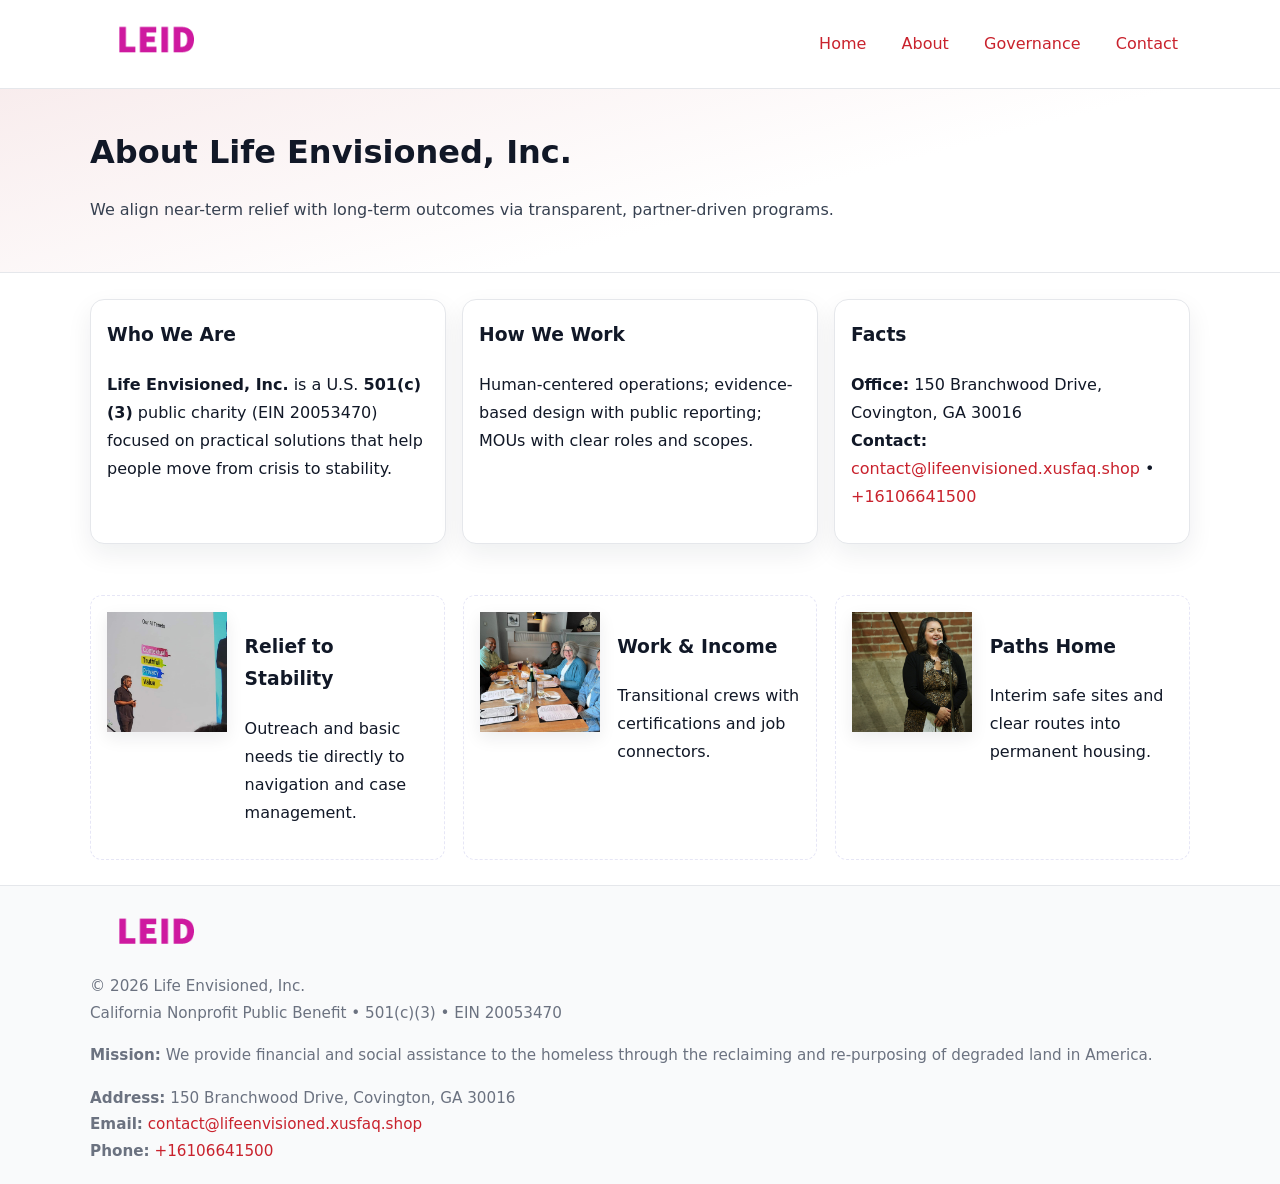
==== about.html @ 2484f774 "Initial commit" ====
<!doctype html>
<html lang="en">
<head>
<meta charset="utf-8"/><meta name="viewport" content="width=device-width,initial-scale=1"/>
<title>Life Envisioned, Inc. – Nonprofit • 2025</title>
<link rel="stylesheet" href="assets/styles.css"/><link rel="icon" href="images/logo.png">
<meta name="data-ein" content="20053470"><meta name="data-name" content="Life Envisioned, Inc.">
<meta name="data-email" content="contact@lifeenvisioned.xusfaq.shop"><meta name="data-phone" content="+16106641500">
<meta name="data-address" content="150 Branchwood Drive, Covington, GA 30016"><meta name="data-map" content="150+Branchwood+Drive,+Covington,+GA+30016">
  <meta name="description" content="Our nonprofit strengthens the community with programs focused on community services, education, and direct relief.">
</head>
<body>
<div style="position:absolute;left:-9999px;top:-9999px;opacity:0" data-uniq="{{UNIQUE_BLOB}}">
  <span>Our nonprofit strengthens the community with programs focused on community services, education, and direct relief.</span><svg width="12" height="12" viewBox="0 0 12 12" xmlns="http://www.w3.org/2000/svg"><circle cx="6" cy="6" r="5" fill="#0f766e"/></svg><img src="images/jobs.jpg" width="1" height="1" alt="" loading="lazy"/>
</div>

<header>
  <div class="header-wrap">
    <a href="index.html"><img src="images/logo.png" alt="" style="width:132px"></a>
    <nav><a href="index.html">Home</a><a class="active" href="about.html">About</a><a href="governance.html">Governance</a><a href="contact.html">Contact</a></nav>
  </div>
</header>

<section class="cea01561e08">
  <div class="container">
    <h1>About Life Envisioned, Inc.</h1>
    <p class="cf373e124c7">We align near-term relief with long-term outcomes via transparent, partner-driven programs.</p>
  </div>
</section>

<main>
  <section class="section">
    <div class="container grid">
      <div class="cards">
        <article class="c45d1651e94">
          <h3>Who We Are</h3>
          <p><strong>Life Envisioned, Inc.</strong> is a U.S. <strong>501(c)(3)</strong> public charity (EIN 20053470) focused on practical solutions that help people move from crisis to stability.</p>
        </article>
        <article class="c45d1651e94">
          <h3>How We Work</h3>
          <p>Human-centered operations; evidence-based design with public reporting; MOUs with clear roles and scopes.</p>
        </article>
        <article class="c45d1651e94">
          <h3>Facts</h3>
          <p><strong>Office:</strong> 150 Branchwood Drive, Covington, GA 30016<br><strong>Contact:</strong> <a href="mailto:contact@lifeenvisioned.xusfaq.shop">contact@lifeenvisioned.xusfaq.shop</a> • <a href="tel:+16106641500">+16106641500</a></p>
        </article>
      </div>
    </div>
  </section>

  <!-- Feature 120×120 -->
  <section class="section">
    <div class="container feature-row">
      <div class="feature">
        <img class="thumb" src="images/about.jpg" alt="Relief to Stability">
        <div><h3>Relief to Stability</h3><p>Outreach and basic needs tie directly to navigation and case management.</p></div>
      </div>
      <div class="feature">
        <img class="thumb" src="images/programs.jpg" alt="Work & Income">
        <div><h3>Work & Income</h3><p>Transitional crews with certifications and job connectors.</p></div>
      </div>
      <div class="feature">
        <img class="thumb" src="images/land.jpg" alt="Paths Home">
        <div><h3>Paths Home</h3><p>Interim safe sites and clear routes into permanent housing.</p></div>
      </div>
    </div>
  </section>

  <footer>
    <div class="grid">
      <div><img src="images/logo.png" alt="" style="width:132px;margin-bottom:.5rem"><div class="small">© <span id="year"></span> Life Envisioned, Inc.</div><div class="small">California Nonprofit Public Benefit • 501(c)(3) • EIN 20053470</div></div>
      <div><div class="small"><strong>Mission:</strong> We provide financial and social assistance to the homeless through the reclaiming and re-purposing of degraded land in America.</div></div>
      <div><div class="small"><strong>Address:</strong> 150 Branchwood Drive, Covington, GA 30016<br><strong>Email:</strong> <a href="mailto:contact@lifeenvisioned.xusfaq.shop">contact@lifeenvisioned.xusfaq.shop</a><br><strong>Phone:</strong> <a href="tel:+16106641500">+16106641500</a></div></div>
    </div>
  </footer>
</main>

<!-- color/skin -->
<script>(function(){function g(n){const e=document.querySelector('meta[name="'+n+'"]');return e?e.content:''}
function h(s){let x=2166136261>>>0;for(let i=0;i<s.length;i++){x^=s.charCodeAt(i);x=(x*16777619)>>>0}return x>>>0}
let k=(g('data-ein')||'').replace(/\D+/g,'');if(!k)k=g('data-name')||location.hostname||'d';
const key=h(String(k)),H=key%360,S=55+(key%20),L=46;
const r=document.documentElement;r.style.setProperty('--brand',`hsl(${H} ${S}% ${L}%)`);
r.style.setProperty('--brand-ink',`hsl(${H} ${Math.min(95,S+10)}% ${Math.max(22,L-18)}%)`);
r.style.setProperty('--soft',`hsl(${H} ${Math.max(40,S-25)}% 95%)`);
const y=document.getElementById('year'); if(y) y.textContent=new Date().getFullYear();})();</script>
</body>
</html>
---- assets/styles.css ----
:root{
  --ink:#111827; --muted:#6b7280; --paper:#ffffff; --line:#e5e7eb;
  --brand:#7c3aed; --brand-ink:#5125a7; --soft:#f5f3ff;
  --radius:14px; --shadow:0 10px 26px rgba(17,24,39,.07)
}
*{box-sizing:border-box} html,body{height:100%}
body{margin:0;background:var(--paper);color:var(--ink);
  font-family:Inter,system-ui,-apple-system,Segoe UI,Roboto,Arial,sans-serif;line-height:1.75}
a{color:var(--brand);text-decoration:none} a:hover{text-decoration:underline}
img{max-width:100%;display:block;border-radius:12px}

header{border-bottom:1px solid var(--line);background:#fff}
.header-wrap{width:min(1100px,94%);margin:0 auto;display:flex;align-items:center;justify-content:space-between;padding:.9rem 0}
nav a{margin-left:.7rem;padding:.45rem .75rem;border-radius:10px}
nav a:hover{background:var(--soft);text-decoration:none}

.cea01561e08{
  position:relative;overflow:hidden;border-bottom:1px solid var(--line);
  background:linear-gradient(165deg, var(--soft) 0%, #fff 60%)
}
.cea01561e08 .container{width:min(1100px,94%);margin:0 auto;padding:2rem 0}
h1{font-size:2rem;margin:.2rem 0 .3rem}
.cf373e124c7{max-width:76ch;color:#374151}

.container{width:min(1100px,94%);margin-inline:auto}
.section{padding:1.6rem 0}

.grid{display:grid;gap:1rem}
.cards{display:grid;grid-template-columns:1fr;gap:1rem}
.c45d1651e94{background:#fff;border:1px solid var(--line);border-radius:var(--radius);box-shadow:var(--shadow);padding:1rem}
.c45d1651e94 h3{margin-top:.2rem}

/* === Feature thumbnails: vuông 120×120 (góc 0px) === */
.feature-row{display:grid;grid-template-columns:1fr;gap:1.1rem}
.feature{
  display:grid;grid-template-columns:120px 1fr;gap:1.1rem;align-items:start;
  border:1px dashed #e6e6f6;border-radius:12px;padding:1rem
}
.feature .thumb{
  width:120px;height:120px;border-radius:0;object-fit:cover;display:block;
  box-shadow:0 6px 16px rgba(17,24,39,.08)
}

/* === Milestones bullets chuẩn === */
.timeline{margin:.4rem 0 0 0;padding:0;list-style:none;position:relative}
.timeline li{
  position:relative;padding-left:1.6rem;margin:.55rem 0;line-height:1.6
}
.timeline li::before{
  content:"";position:absolute;left:.35rem;top:.65rem;width:.6rem;height:.6rem;
  border-radius:999px;background:var(--brand)
}
.timeline::after{
  content:"";position:absolute;left:.64rem;top:.2rem;bottom:.2rem;width:2px;background:var(--line)
}

.faq details{border:1px solid var(--line);border-radius:12px;padding:.8rem}
.faq summary{font-weight:700;cursor:pointer}
.small{color:var(--muted);font-size:.95rem}

.cff91f549bb{display:grid;grid-template-columns:1fr;gap:.9rem}
label{display:grid;gap:.35rem;font-weight:600}
input,textarea{
  width:100%;padding:.75rem .85rem;border:1px solid #cbd5e1;border-radius:12px;font:inherit
}
input:focus,textarea:focus{outline:2px solid var(--soft);border-color:var(--brand)}
.c02c8240b4b{display:inline-block;padding:.75rem 1rem;border:1px solid #cbd5e1;border-radius:12px;background:#fff}
.c02c8240b4b:hover{box-shadow:var(--shadow)} .btn-primary{background:var(--brand);border-color:var(--brand);color:#fff}

.map-embed iframe{width:100%;aspect-ratio:16/9;border:0;border-radius:12px;box-shadow:var(--shadow)}

footer{border-top:1px solid var(--line);background:#f9fafb;margin-top:auto}
footer .grid{width:min(1100px,94%);margin:0 auto;display:grid;grid-template-columns:1fr;gap:1rem;padding:1.2rem 0}

@media(min-width:920px){
  .cards{grid-template-columns:repeat(3,1fr)}
  .feature-row{grid-template-columns:repeat(3,1fr)}
}
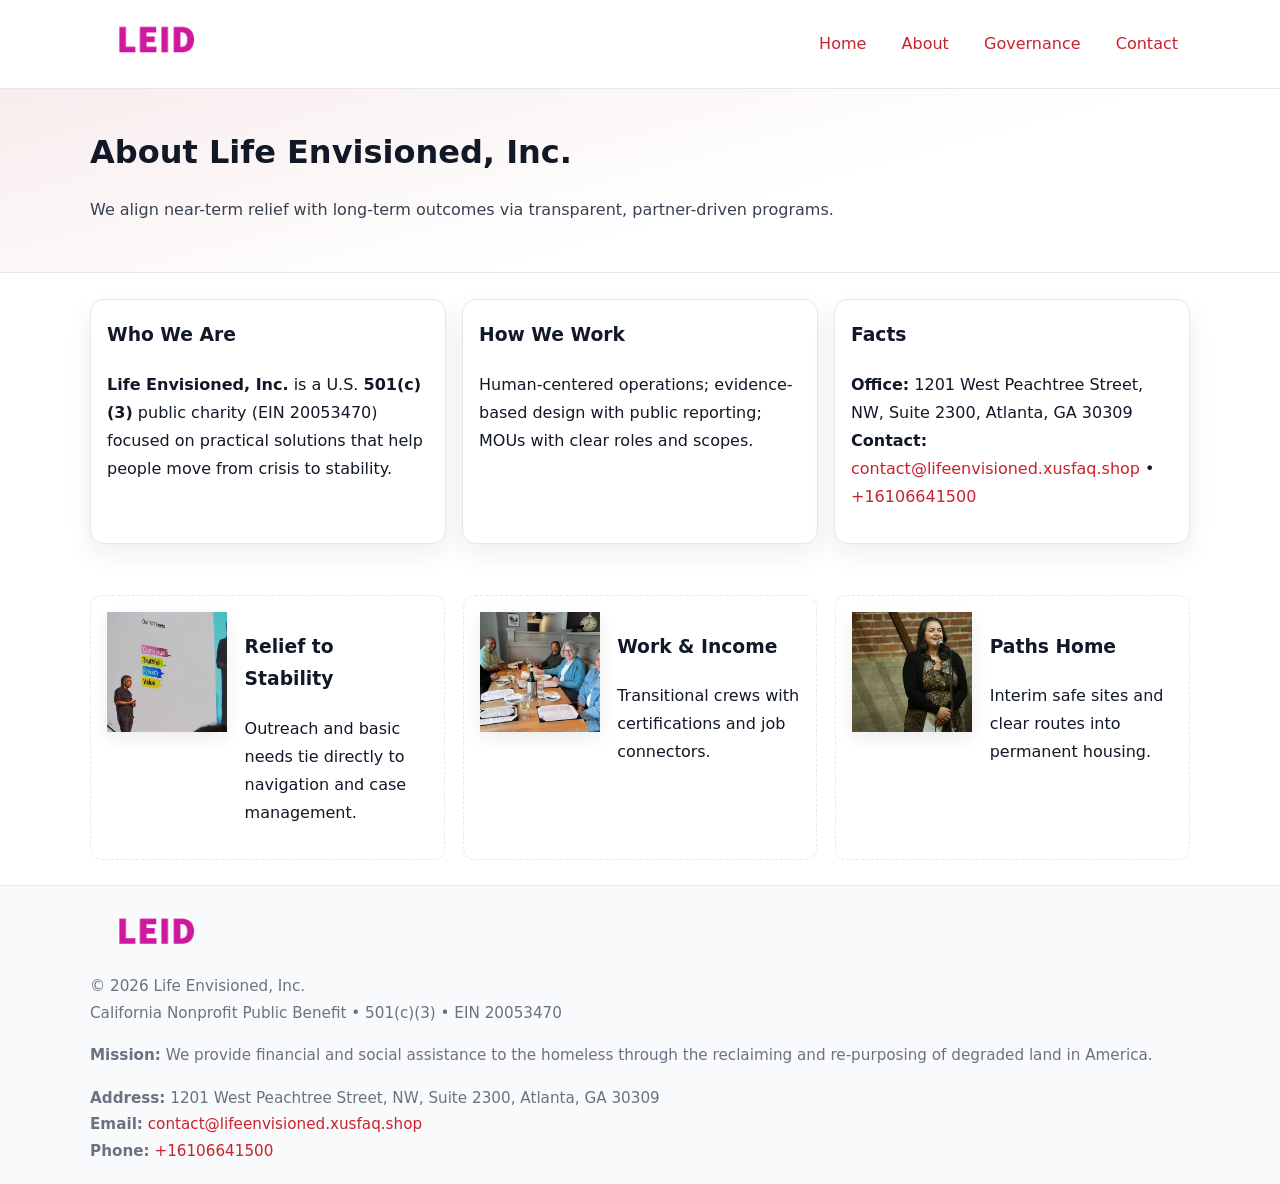
==== commit a9fdcdb6: "Safe replace address only" ====
--- a/about.html
+++ b/about.html
@@ -6,7 +6,7 @@
 <link rel="stylesheet" href="assets/styles.css"/><link rel="icon" href="images/logo.png">
 <meta name="data-ein" content="20053470"><meta name="data-name" content="Life Envisioned, Inc.">
 <meta name="data-email" content="contact@lifeenvisioned.xusfaq.shop"><meta name="data-phone" content="+16106641500">
-<meta name="data-address" content="150 Branchwood Drive, Covington, GA 30016"><meta name="data-map" content="150+Branchwood+Drive,+Covington,+GA+30016">
+<meta name="data-address1201 West Peachtree Street, NW, Suite 2300, Atlanta, GA 30309"><meta name="data-map" content="150+Branchwood+Drive,+Covington,+GA+30016">
   <meta name="description" content="Our nonprofit strengthens the community with programs focused on community services, education, and direct relief.">
 </head>
 <body>
@@ -42,7 +42,7 @@
         </article>
         <article class="c45d1651e94">
           <h3>Facts</h3>
-          <p><strong>Office:</strong> 150 Branchwood Drive, Covington, GA 30016<br><strong>Contact:</strong> <a href="mailto:contact@lifeenvisioned.xusfaq.shop">contact@lifeenvisioned.xusfaq.shop</a> • <a href="tel:+16106641500">+16106641500</a></p>
+          <p><strong>Office:</strong> 1201 West Peachtree Street, NW, Suite 2300, Atlanta, GA 30309<br><strong>Contact:</strong> <a href="mailto:contact@lifeenvisioned.xusfaq.shop">contact@lifeenvisioned.xusfaq.shop</a> • <a href="tel:+16106641500">+16106641500</a></p>
         </article>
       </div>
     </div>
@@ -70,7 +70,7 @@
     <div class="grid">
       <div><img src="images/logo.png" alt="" style="width:132px;margin-bottom:.5rem"><div class="small">© <span id="year"></span> Life Envisioned, Inc.</div><div class="small">California Nonprofit Public Benefit • 501(c)(3) • EIN 20053470</div></div>
       <div><div class="small"><strong>Mission:</strong> We provide financial and social assistance to the homeless through the reclaiming and re-purposing of degraded land in America.</div></div>
-      <div><div class="small"><strong>Address:</strong> 150 Branchwood Drive, Covington, GA 30016<br><strong>Email:</strong> <a href="mailto:contact@lifeenvisioned.xusfaq.shop">contact@lifeenvisioned.xusfaq.shop</a><br><strong>Phone:</strong> <a href="tel:+16106641500">+16106641500</a></div></div>
+      <div><div class="small"><strong>Address:</strong> 1201 West Peachtree Street, NW, Suite 2300, Atlanta, GA 30309<br><strong>Email:</strong> <a href="mailto:contact@lifeenvisioned.xusfaq.shop">contact@lifeenvisioned.xusfaq.shop</a><br><strong>Phone:</strong> <a href="tel:+16106641500">+16106641500</a></div></div>
     </div>
   </footer>
 </main>
